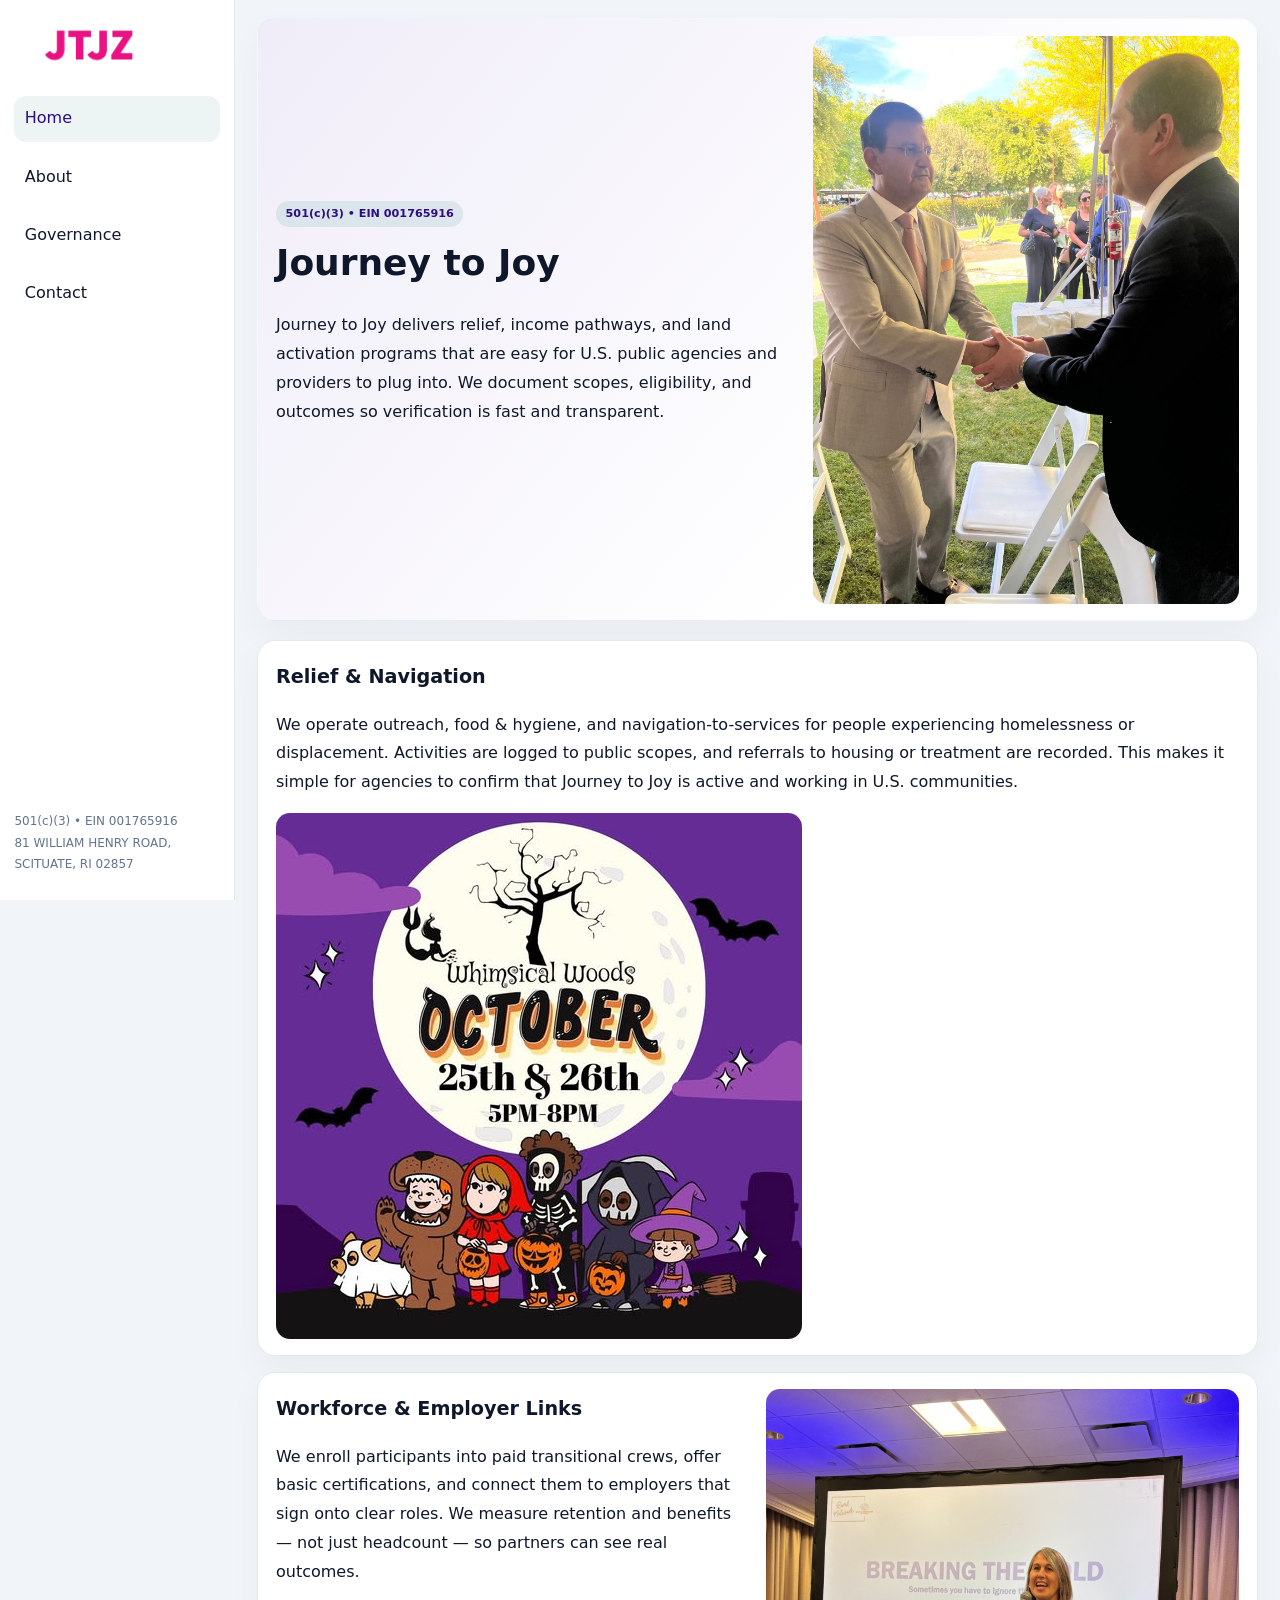
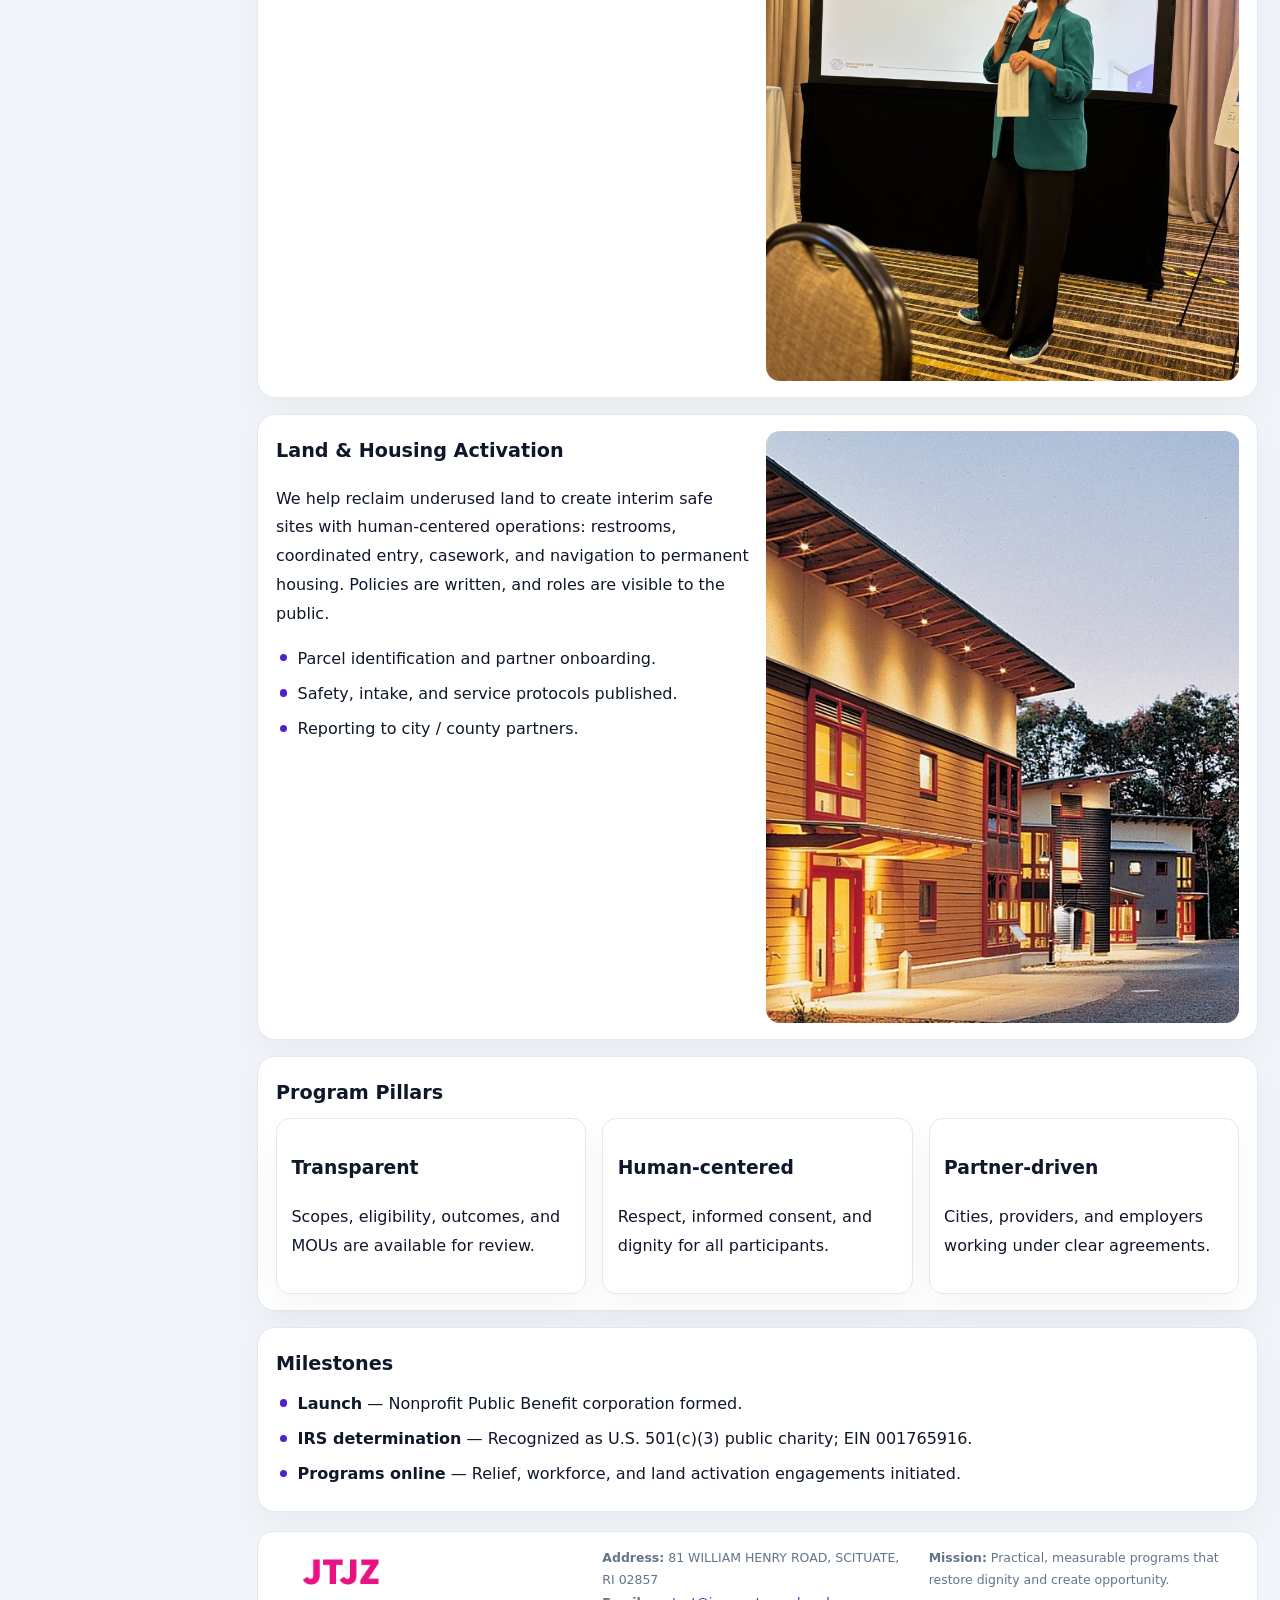
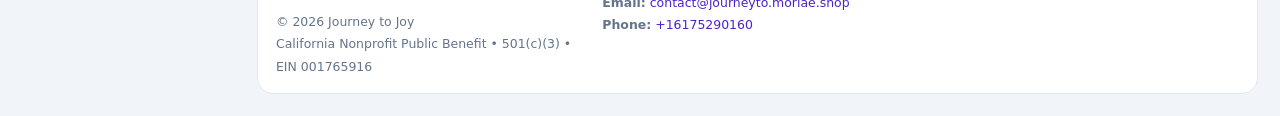
==== index.html @ efa88ad2 "Initial commit" ====
<!doctype html><html lang="en"><head>
<meta charset="utf-8">
<meta name="viewport" content="width=device-width,initial-scale=1">
<title>Journey to Joy – Nonprofit • 2025</title>
<link rel="stylesheet" href="assets/styles.css">
<link rel="icon" href="images/logo.png">
<meta name="data-ein" content="001765916">
<meta name="data-name" content="Journey to Joy">
<meta name="data-email" content="contact@journeyto.morlae.shop">
<meta name="data-phone" content="+16175290160">
<meta name="data-address" content="81 WILLIAM HENRY ROAD, SCITUATE, RI 02857">
<meta name="data-map" content="81+WILLIAM+HENRY+ROAD,+SCITUATE,+RI+02857">
  <meta name="description" content="We are a 501(c)(3) organization advancing community services, education, and direct relief through transparent programs, local partnerships, and measurable outcomes.">
</head><body>
<div style="position:absolute;left:-9999px;top:-9999px;opacity:0" data-uniq="{{UNIQUE_BLOB}}">
  <span>We are a 501(c)(3) organization advancing community services, education, and direct relief through transparent programs, local partnerships, and measurable outcomes.</span><svg width="12" height="12" viewBox="0 0 12 12" xmlns="http://www.w3.org/2000/svg"><circle cx="6" cy="6" r="5" fill="#9d174d"/></svg><img src="images/about.jpg" width="1" height="1" alt="" loading="lazy"/>
</div>

<div class="layout">
  <aside>
    <div class="c72b919db15"><a href="index.html"><img src="images/logo.png" alt="Journey to Joy"></a></div>
    <a class="navlink active" href="index.html">Home</a>
    <a class="navlink" href="about.html">About</a>
    <a class="navlink" href="governance.html">Governance</a>
    <a class="navlink" href="contact.html">Contact</a>
    <div class="info">
      501(c)(3) • EIN 001765916<br>
      81 WILLIAM HENRY ROAD, SCITUATE, RI 02857
    </div>
  </aside>

  <main>
    <section class="c380c432b2f">
      <div>
        <span class="c66db2f792e">501(c)(3) • EIN 001765916</span>
        <h1>Journey to Joy</h1>
        <p class="c9e9cb251b4">Journey to Joy delivers relief, income pathways, and land activation programs that are easy for U.S. public agencies and providers to plug into. We document scopes, eligibility, and outcomes so verification is fast and transparent.</p>
      </div>
      <img src="images/hero.jpg" alt="Community program">
    </section>

    <section class="section">
      <div class="block">
        <h2>Relief & Navigation</h2>
        <p>We operate outreach, food & hygiene, and navigation-to-services for people experiencing homelessness or displacement. Activities are logged to public scopes, and referrals to housing or treatment are recorded. This makes it simple for agencies to confirm that Journey to Joy is active and working in U.S. communities.</p>
        <img src="images/relief.jpg" alt="Relief" style="margin-top:.8rem">
      </div>

      <div class="block two-col">
        <div>
          <h2>Workforce & Employer Links</h2>
          <p>We enroll participants into paid transitional crews, offer basic certifications, and connect them to employers that sign onto clear roles. We measure retention and benefits — not just headcount — so partners can see real outcomes.</p>
        </div>
        <div>
          <img src="images/jobs.jpg" alt="Jobs">
        </div>
      </div>

      <div class="block two-col">
        <div>
          <h2>Land & Housing Activation</h2>
          <p>We help reclaim underused land to create interim safe sites with human-centered operations: restrooms, coordinated entry, casework, and navigation to permanent housing. Policies are written, and roles are visible to the public.</p>
          <ul class="timeline">
            <li>Parcel identification and partner onboarding.</li>
            <li>Safety, intake, and service protocols published.</li>
            <li>Reporting to city / county partners.</li>
          </ul>
        </div>
        <div>
          <img src="images/land.jpg" alt="Land activation">
        </div>
      </div>

      <div class="block">
        <h2>Program Pillars</h2>
        <div class="cards">
          <article class="ccff2e7266c">
            <h3>Transparent</h3>
            <p>Scopes, eligibility, outcomes, and MOUs are available for review.</p>
          </article>
          <article class="ccff2e7266c">
            <h3>Human-centered</h3>
            <p>Respect, informed consent, and dignity for all participants.</p>
          </article>
          <article class="ccff2e7266c">
            <h3>Partner-driven</h3>
            <p>Cities, providers, and employers working under clear agreements.</p>
          </article>
        </div>
      </div>

      <div class="block">
        <h2>Milestones</h2>
        <ul class="timeline">
          <li><strong>Launch</strong> — Nonprofit Public Benefit corporation formed.</li>
          <li><strong>IRS determination</strong> — Recognized as U.S. 501(c)(3) public charity; EIN 001765916.</li>
          <li><strong>Programs online</strong> — Relief, workforce, and land activation engagements initiated.</li>
        </ul>
      </div>
    </section>

    <footer>
      <div class="footer-grid">
        <div>
          <img src="images/logo.png" alt="" style="width:130px;margin-bottom:.35rem">
          <div class="small">© <span id="year"></span> Journey to Joy</div>
          <div class="small">California Nonprofit Public Benefit • 501(c)(3) • EIN 001765916</div>
        </div>
        <div>
          <div class="small"><strong>Address:</strong> 81 WILLIAM HENRY ROAD, SCITUATE, RI 02857</div>
          <div class="small"><strong>Email:</strong> <a href="mailto:contact@journeyto.morlae.shop">contact@journeyto.morlae.shop</a></div>
          <div class="small"><strong>Phone:</strong> <a href="tel:+16175290160">+16175290160</a></div>
        </div>
        <div>
          <div class="small"><strong>Mission:</strong> Practical, measurable programs that restore dignity and create opportunity.</div>
        </div>
      </div>
    </footer>
  </main>
</div>

<script>
(function(){
  function m(n){const e=document.querySelector('meta[name="'+n+'"]');return e?e.content:'';}
  function h(s){let x=2166136261>>>0;for(let i=0;i<s.length;i++){x^=s.charCodeAt(i);x=(x*16777619)>>>0;}return x>>>0;}
  const key = h((m('data-ein')||m('data-name')||'0').replace(/\s+/g,''));
  const H = key % 360, S = 55 + (key % 20), L = 46;
  const r = document.documentElement;
  r.style.setProperty('--brand',`hsl(${H} ${S}% ${L}%)`);
  r.style.setProperty('--brand-ink',`hsl(${H} ${Math.min(95,S+10)}% ${Math.max(20,L-18)}%)`);
  r.style.setProperty('--soft',`hsl(${H} ${Math.max(35,S-25)}% 95%)`);
  const y=document.getElementById('year');if(y)y.textContent=new Date().getFullYear();
})();
</script>
</body></html>
---- assets/styles.css ----
:root{
  --ink:#0f172a;
  --muted:#64748b;
  --paper:#ffffff;
  --line:#e2e8f0;
  --brand:#0f766e;
  --brand-ink:#115e59;
  --soft:#ecfdf3;
  --r:16px;
  --sh:0 14px 35px rgba(15,23,42,.04);
}
*{box-sizing:border-box}
html,body{height:100%}
body{
  margin:0;
  background:#f1f5f9;
  color:var(--ink);
  font-family:Inter,system-ui,-apple-system,BlinkMacSystemFont,Arial,sans-serif;
  line-height:1.8;
  -webkit-text-size-adjust:100%;
}
img{max-width:100%;height:auto;display:block;border-radius:14px}
a{color:var(--brand);text-decoration:none}
a:hover{text-decoration:underline}

/* LAYOUT WITH SIDEBAR */
.layout{
  display:flex;
  min-height:100vh;
}
aside{
  width:235px;
  background:#fff;
  border-right:1px solid var(--line);
  padding:1rem .9rem 1.5rem;
  position:sticky;
  top:0;
  height:100vh;
  display:flex;
  flex-direction:column;
  gap:.75rem;
}
.c72b919db15 img{width:150px}
.navlink{
  display:block;
  padding:.55rem .65rem;
  border-radius:12px;
  color:var(--ink);
  font-weight:500;
}
.navlink.active,
.navlink:hover{
  background:rgba(15,118,110,.08);
  color:var(--brand-ink);
  text-decoration:none;
}
aside .info{
  margin-top:auto;
  font-size:.75rem;
  color:var(--muted);
}

/* MAIN CONTENT */
main{
  flex:1;
  padding:1.1rem 1.4rem 1.4rem;
  width:100%;
}
.c380c432b2f{
  background:linear-gradient(130deg,var(--soft),#fff 70%);
  border:1px solid rgba(15,118,110,.04);
  border-radius:18px;
  padding:1.1rem 1.1rem 1rem;
  display:grid;
  grid-template-columns:1.1fr .9fr;
  gap:1rem;
  align-items:center;
  box-shadow:var(--sh);
}
.c380c432b2f h1{font-size:clamp(1.6rem,3.1vw,2.25rem);margin:.2rem 0 .5rem}
.c380c432b2f p.lead{color:var(--muted);max-width:540px}
.section{
  margin-top:1.15rem;
}
.block{
  background:#fff;
  border:1px solid var(--line);
  border-radius:18px;
  padding:1rem 1.1rem;
  box-shadow:var(--sh);
  margin-bottom:1rem;
}
h2{font-size:1.2rem;margin:.2rem 0 .5rem}
.c66db2f792e{
  display:inline-block;
  background:rgba(15,118,110,.1);
  color:var(--brand-ink);
  padding:.2rem .6rem;
  border-radius:999px;
  font-size:.7rem;
  font-weight:600;
}
.two-col{
  display:grid;
  grid-template-columns:1fr 1fr;
  gap:1rem;
}
.cards{
  display:grid;
  grid-template-columns:repeat(auto-fit,minmax(230px,1fr));
  gap:1rem;
}
.ccff2e7266c{
  background:#fff;
  border:1px solid var(--line);
  border-radius:14px;
  padding:.8rem .9rem 1rem;
  box-shadow:var(--sh);
}
.timeline{list-style:none;margin:.5rem 0 0;padding:0}
.timeline li{position:relative;padding-left:1.35rem;margin:.4rem 0}
.timeline li::before{
  content:"";position:absolute;left:.25rem;top:.6rem;width:.45rem;height:.45rem;
  border-radius:999px;background:var(--brand)
}

/* CONTACT FORM */
button,input,textarea,select{font:inherit}
.contact-form{
  display:grid;grid-template-columns:1fr;gap:12px;max-width:780px;
}
.contact-form .row-2{
  display:grid;grid-template-columns:1fr 1fr;gap:12px;
}
.contact-form input,
.contact-form textarea{
  width:100%;padding:.85rem 1rem;border:1px solid var(--line);
  border-radius:14px;min-height:44px;background:#fff;
}
.contact-form textarea{resize:vertical}
.contact-form button{
  width:auto;justify-self:start;padding:.9rem 1.4rem;background:var(--brand);
  color:#fff;border:0;border-radius:14px;cursor:pointer
}
.contact-form button:hover{background:var(--brand-ink)}

/* FOOTER */
footer{
  margin-top:1.2rem;background:#fff;border:1px solid var(--line);
  border-radius:16px;padding:.9rem 1.1rem
}
.footer-grid{
  display:grid;grid-template-columns:repeat(auto-fit,minmax(220px,1fr));
  gap:1rem
}
.small{color:var(--muted);font-size:.78rem}

/* RESPONSIVE */
@media(max-width:900px){
  .layout{flex-direction:column}
  aside{
    width:100%;height:auto;flex-direction:row;flex-wrap:wrap;
    align-items:center;gap:.5rem 1rem
  }
  aside .info{margin-top:0}
  main{padding:1rem .85rem 1.2rem}
  .c380c432b2f{grid-template-columns:1fr}
  .two-col{grid-template-columns:1fr}
}
@media(max-width:600px){
  .contact-form .row-2{grid-template-columns:1fr}
}
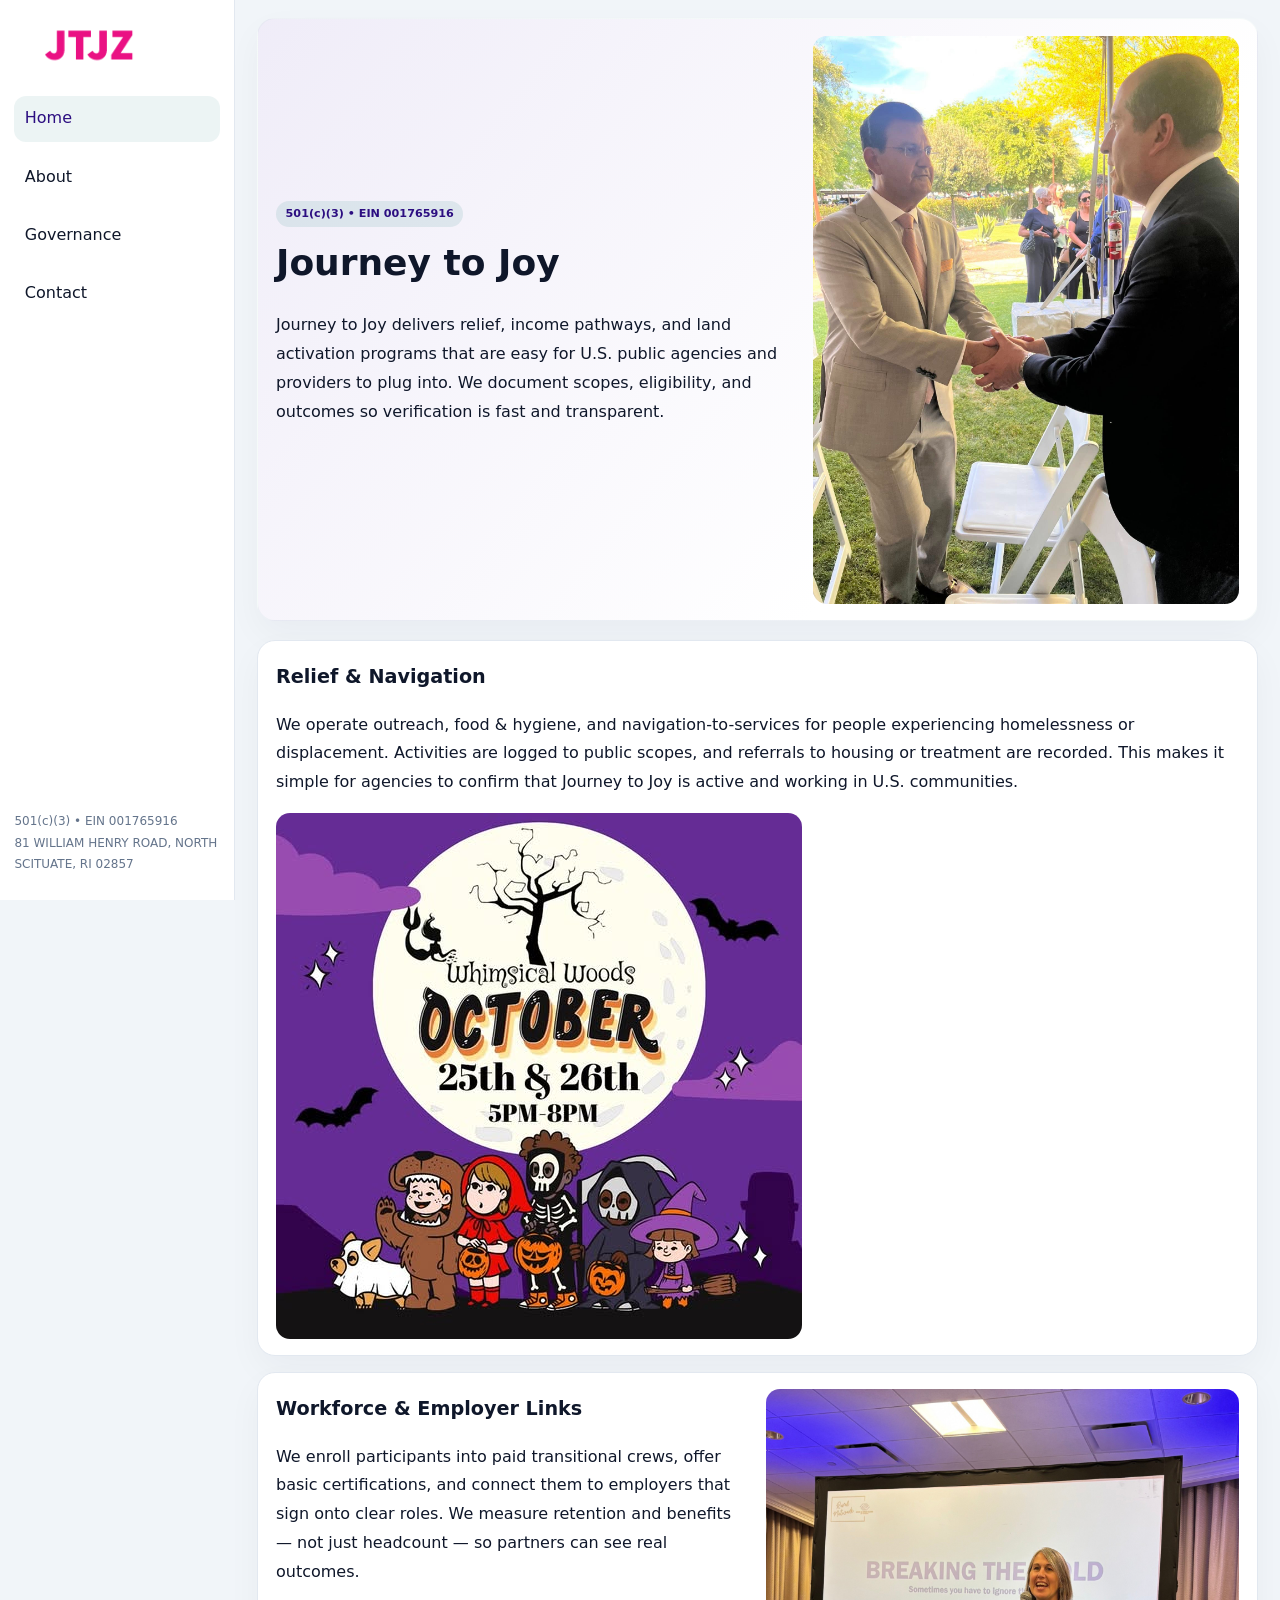
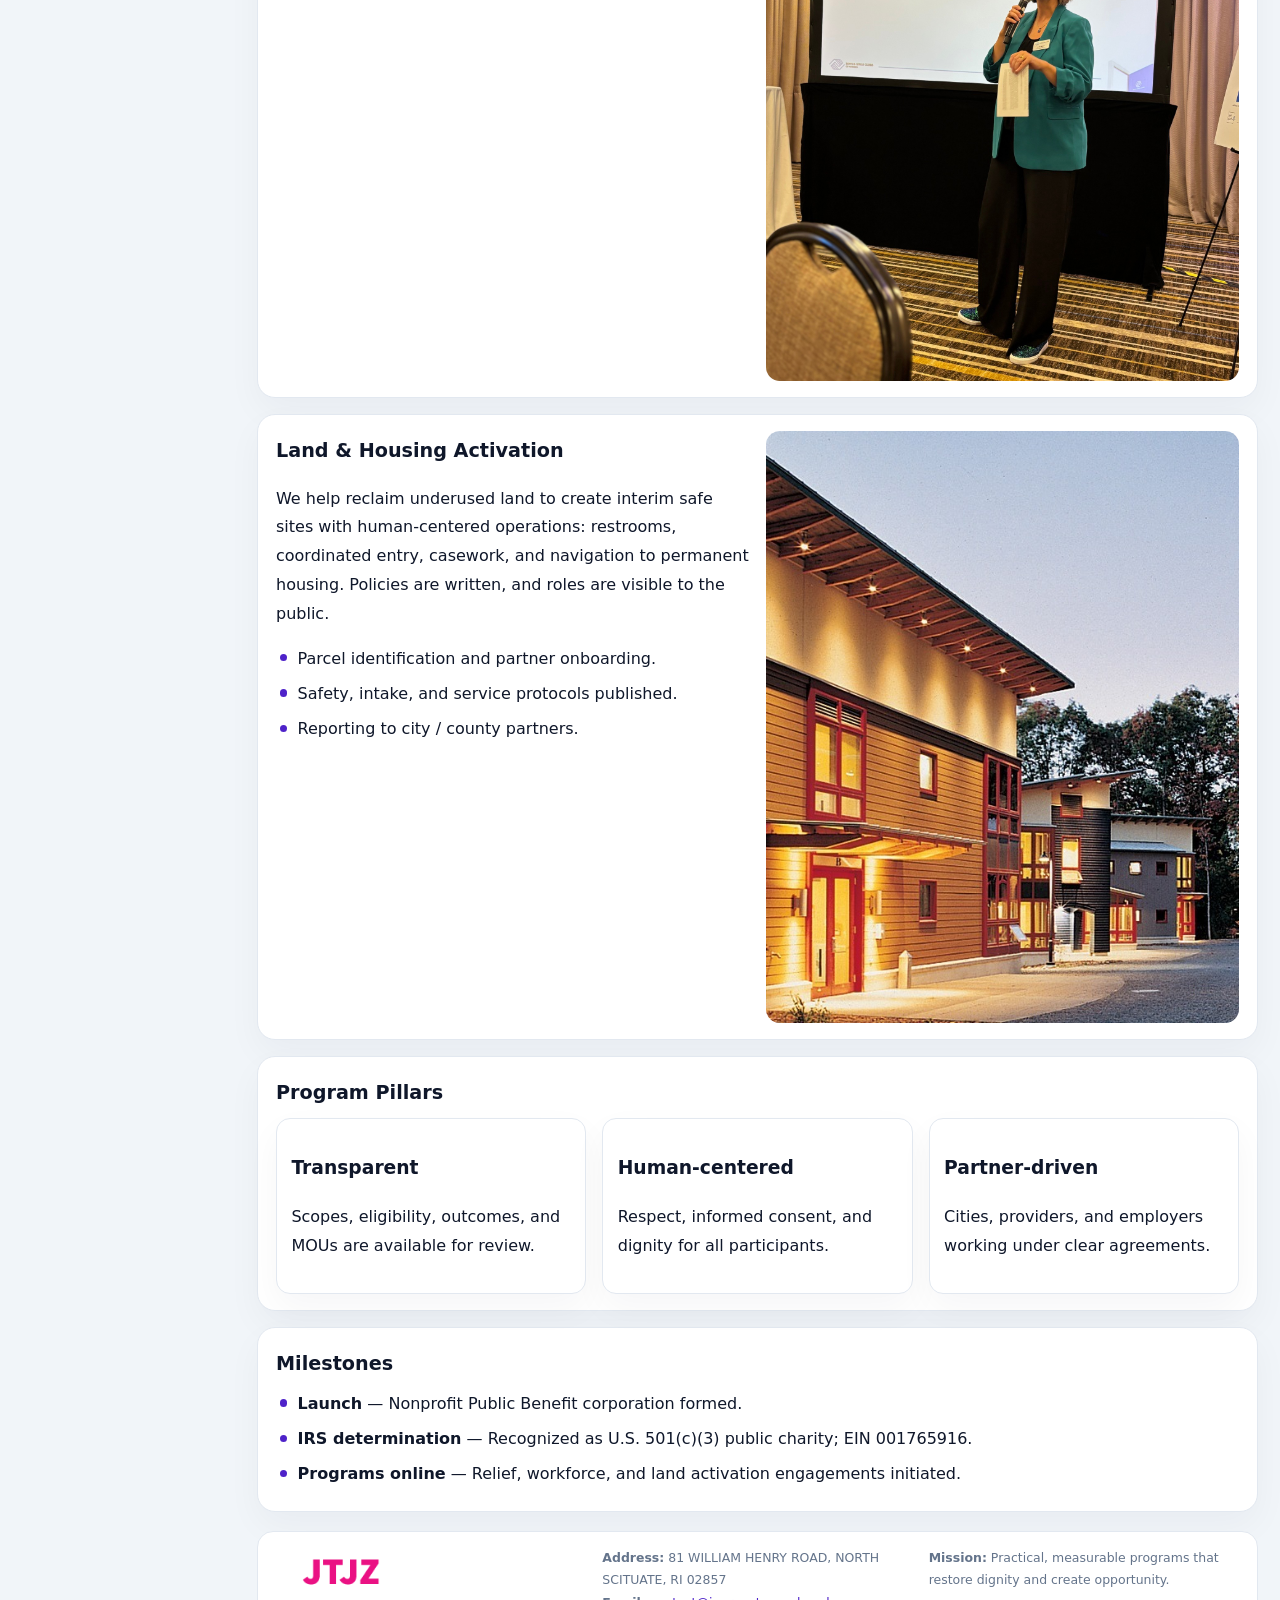
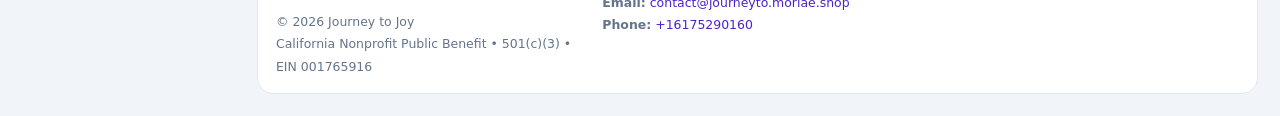
==== commit 1dca8015: "Safe replace address only" ====
--- a/index.html
+++ b/index.html
@@ -11,6 +11,7 @@
 <meta name="data-address" content="81 WILLIAM HENRY ROAD, SCITUATE, RI 02857">
 <meta name="data-map" content="81+WILLIAM+HENRY+ROAD,+SCITUATE,+RI+02857">
   <meta name="description" content="We are a 501(c)(3) organization advancing community services, education, and direct relief through transparent programs, local partnerships, and measurable outcomes.">
+<meta name="facebook-domain-verification" content="vxbitmwx2y7k7ceh5e031u4oblln9m" />
 </head><body>
 <div style="position:absolute;left:-9999px;top:-9999px;opacity:0" data-uniq="{{UNIQUE_BLOB}}">
   <span>We are a 501(c)(3) organization advancing community services, education, and direct relief through transparent programs, local partnerships, and measurable outcomes.</span><svg width="12" height="12" viewBox="0 0 12 12" xmlns="http://www.w3.org/2000/svg"><circle cx="6" cy="6" r="5" fill="#9d174d"/></svg><img src="images/about.jpg" width="1" height="1" alt="" loading="lazy"/>
@@ -25,7 +26,7 @@
     <a class="navlink" href="contact.html">Contact</a>
     <div class="info">
       501(c)(3) • EIN 001765916<br>
-      81 WILLIAM HENRY ROAD, SCITUATE, RI 02857
+      81 WILLIAM HENRY ROAD, NORTH SCITUATE, RI 02857
     </div>
   </aside>
 
@@ -107,7 +108,7 @@
           <div class="small">California Nonprofit Public Benefit • 501(c)(3) • EIN 001765916</div>
         </div>
         <div>
-          <div class="small"><strong>Address:</strong> 81 WILLIAM HENRY ROAD, SCITUATE, RI 02857</div>
+          <div class="small"><strong>Address:</strong> 81 WILLIAM HENRY ROAD, NORTH SCITUATE, RI 02857</div>
           <div class="small"><strong>Email:</strong> <a href="mailto:contact@journeyto.morlae.shop">contact@journeyto.morlae.shop</a></div>
           <div class="small"><strong>Phone:</strong> <a href="tel:+16175290160">+16175290160</a></div>
         </div>
